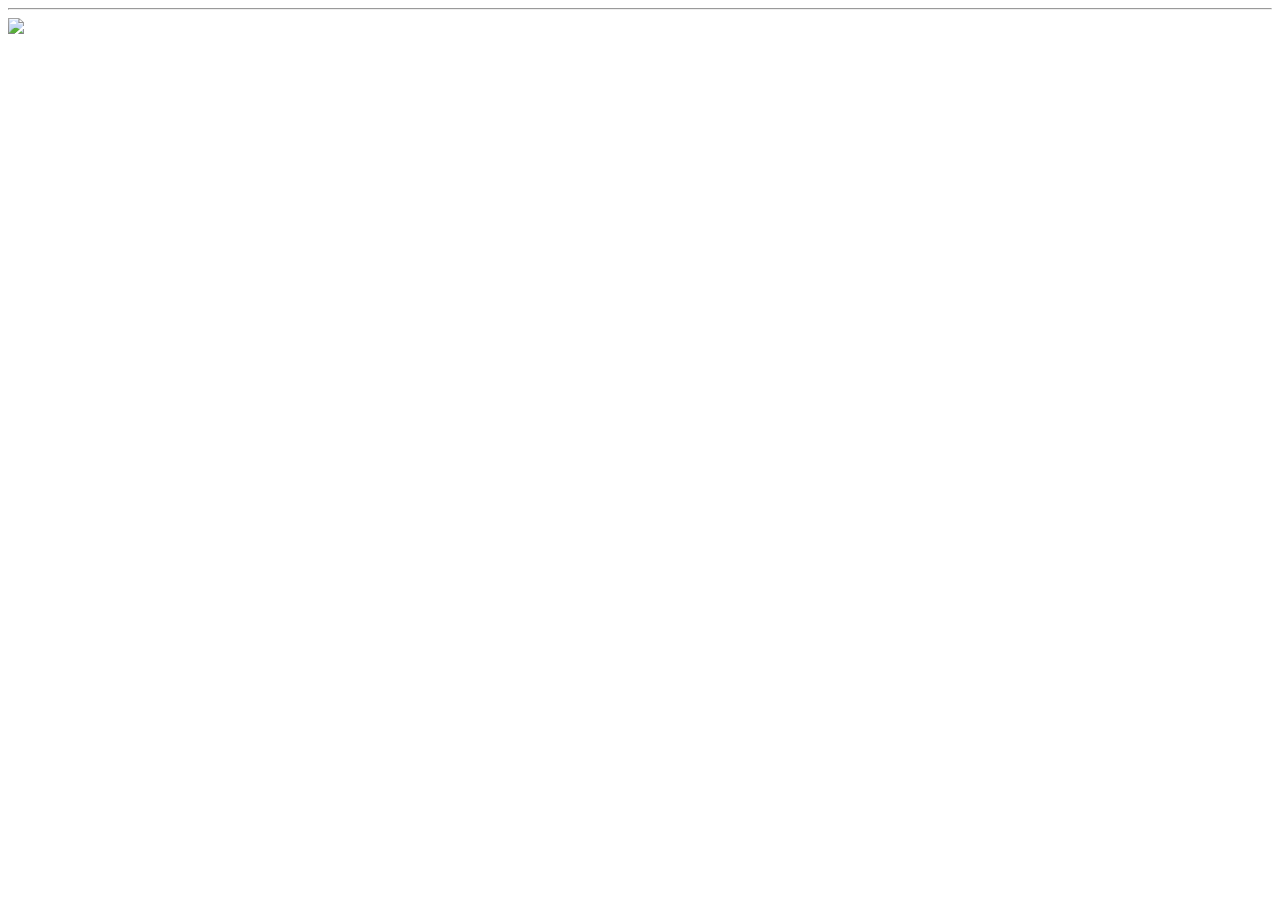
==== index.html @ a47c493b "add cheese game" ====
<!DOCTYPE html>
<html lang="en">
  <head>
    <meta charset="utf-8">
    <title>gridGame</title>
    <link rel="icon" href="favicon.png">
    <!-- <meta name="viewport" content="width=device-width, initial-scale=1.0"> -->
    <link rel="stylesheet" href="index.css">
  </head>
  <body>
    <div id='mainUI'>
      <div id='cellInfoContainer'>
        <div id='cellInfoTitle'></div>
        <div id='cellInfoDetails'></div>
        <hr>
        <div id='cellInfoGameContainer'></div>
      </div>
    </div>
    <div id='gameContainer'>
      <div id='gameGrid'>
      </div>
    </div>
    <img class='hidden' id='sprites' src='./sprites.png'>
    <script src='sprites.js'></script>
    <script src='CellObject.js'></script>
    <script src='world.js'></script>
    <script src="index.js"></script>
  </body>
</html>
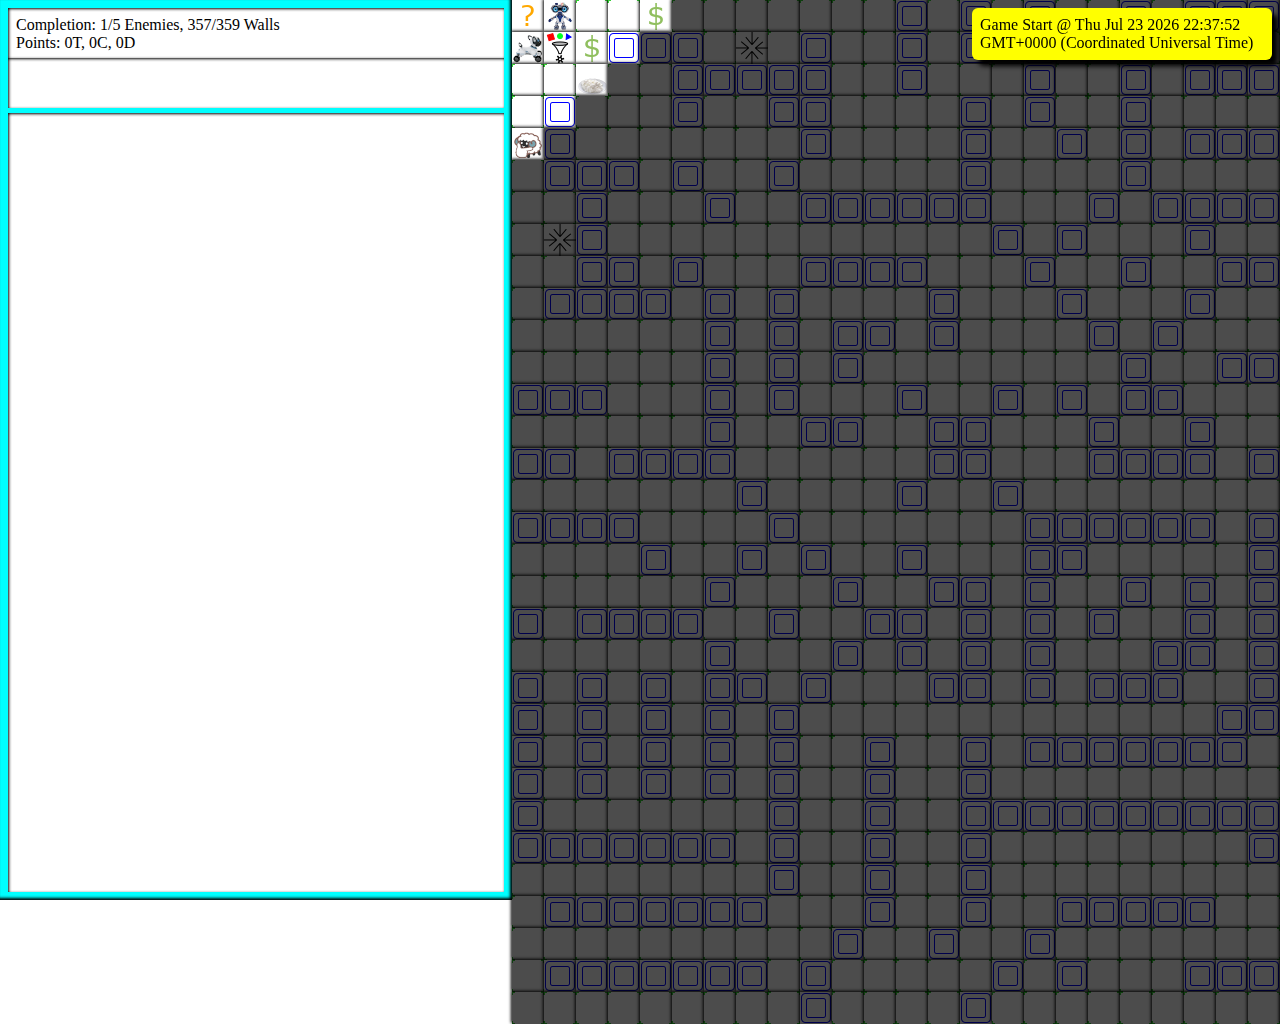
==== commit 145ace6e: "get log display working and fix scrolling on game" ====
--- a/index.html
+++ b/index.html
@@ -9,15 +9,30 @@
   </head>
   <body>
     <div id='mainUI'>
+      <div id='gameInfoContainer'>
+        <div>
+          Completion: <span id='gameInfoCompletionEnemies'>?</span>/<span id='gameInfoTotalEnemies'>?</span> Enemies,
+                      <span id='gameInfoCompletionWalls'>?</span>/<span id='gameInfoTotalWalls'>?</span> Walls
+        </div>
+        <div>
+          Points: <span id='gameInfoTPoints'>?</span>T, <span id='gameInfoCPoints'>?</span>C, <span id='gameInfoDPoints'>?</span>D
+        </div>
+      </div>
       <div id='cellInfoContainer'>
-        <div id='cellInfoTitle'></div>
-        <div id='cellInfoDetails'></div>
-        <hr>
+        <div id='cellInfoInfo'>
+          <div id='cellInfoTitle'></div>
+          <div id='cellInfoDetails'></div>
+        </div>
         <div id='cellInfoGameContainer'></div>
       </div>
     </div>
     <div id='gameContainer'>
       <div id='gameGrid'>
+      </div>
+    </div>
+    <div id='toastContainer'>
+      <div id='toastLeft'></div>
+      <div id='toastRight'>
       </div>
     </div>
     <img class='hidden' id='sprites' src='./sprites.png'>
--- a/index.css
+++ b/index.css
@@ -0,0 +1,157 @@
+/*
+  .class
+  #id
+*/
+
+* {
+  box-sizing: border-box;
+}
+
+html {
+  width: 100vw;
+  height: 100vh;
+}
+
+body {
+  display: grid;
+  grid-template-columns: 512px 1fr;
+  width: 100vw;
+  height: 100vh;
+  margin: 0px;
+  user-select: none;
+  overflow: hidden;
+}
+
+.hidden {
+  display: none;
+}
+
+#gameInfoContainer {
+  background: white;
+  box-shadow: inset 1px 1px 3px black;
+  padding: 0.5em;
+}
+
+#gameContainer {
+  background: tan;
+}
+
+#gameGrid {
+  position: absolute;
+  transform: translate(0px, 0px);
+  display: grid;
+  grid-template-columns: repeat(32, 1fr);
+  background: white;
+}
+
+.gameGridMovable {
+  cursor: move;
+}
+
+#mainUI {
+  background: cyan;
+  z-index: 100;
+  padding: 0.5em;
+  box-shadow: inset -2px -2px 3px black;
+  display: grid;
+  grid-template-rows: 50px 1fr;
+  height: 100vh;  
+}
+
+.cell {
+  width: 32px;
+  height: 32px;
+  display: grid;
+  box-shadow: -1px -1px 3px black;
+}
+
+.cellUnreachable {
+  filter: brightness(0.3);
+}
+
+.cellSelected {
+  transform: translate(-1px, -1px);
+  box-shadow: inset -1px -1px 3px black;
+  background-color: yellow !important;
+}
+
+.progressContainer {
+  width: 100%;
+}
+
+.progress {
+  background: green;
+  height: 4px;
+}
+
+#cellInfoContainer {
+  display: grid;
+  grid-template-rows: 50px 1fr;
+  grid-row-gap: 5px;
+  overflow-y: hidden;
+}
+
+#cellInfoInfo {
+  background: white;
+  padding: 0.5em;
+  box-shadow: inset 1px 1px 3px black;
+}
+
+#cellInfoGameContainer {
+  background: white;
+  padding: 0.5em;
+  box-shadow: inset 1px 1px 3px black;
+  overflow-y: scroll;
+}
+
+.divButton {
+  outline: 1px solid black;
+}
+
+.divButton:hover {
+  filter: brightness(0.9);
+}
+
+.divButton:active {
+  filter: brightness(1.1);
+}
+
+.divButtonDisabled {
+  filter: brightness(0.5) !important;
+}
+
+#toastContainer {
+  position: fixed;
+  z-index: 100;
+  padding: 0.5em;
+  box-sizing: border-box;
+  width: 100vw;
+  display: grid;
+  grid-template-columns: 1fr 300px;
+  pointer-events: none;
+}
+
+#toastRight {
+  display: grid;
+  grid-row-gap: 0.5em;
+}
+
+.toastMsg {
+  background: yellow;
+  padding: 0.5em;
+  box-shadow: 6px 6px 5px black;
+  border-radius: 6px;
+  transition: filter 1s;
+}
+
+.prestigeCenter {
+  text-align: center;
+}
+
+.prestigeTable {
+  width: 100%;
+}
+
+.logDate {
+  background-color: lightcyan;
+}
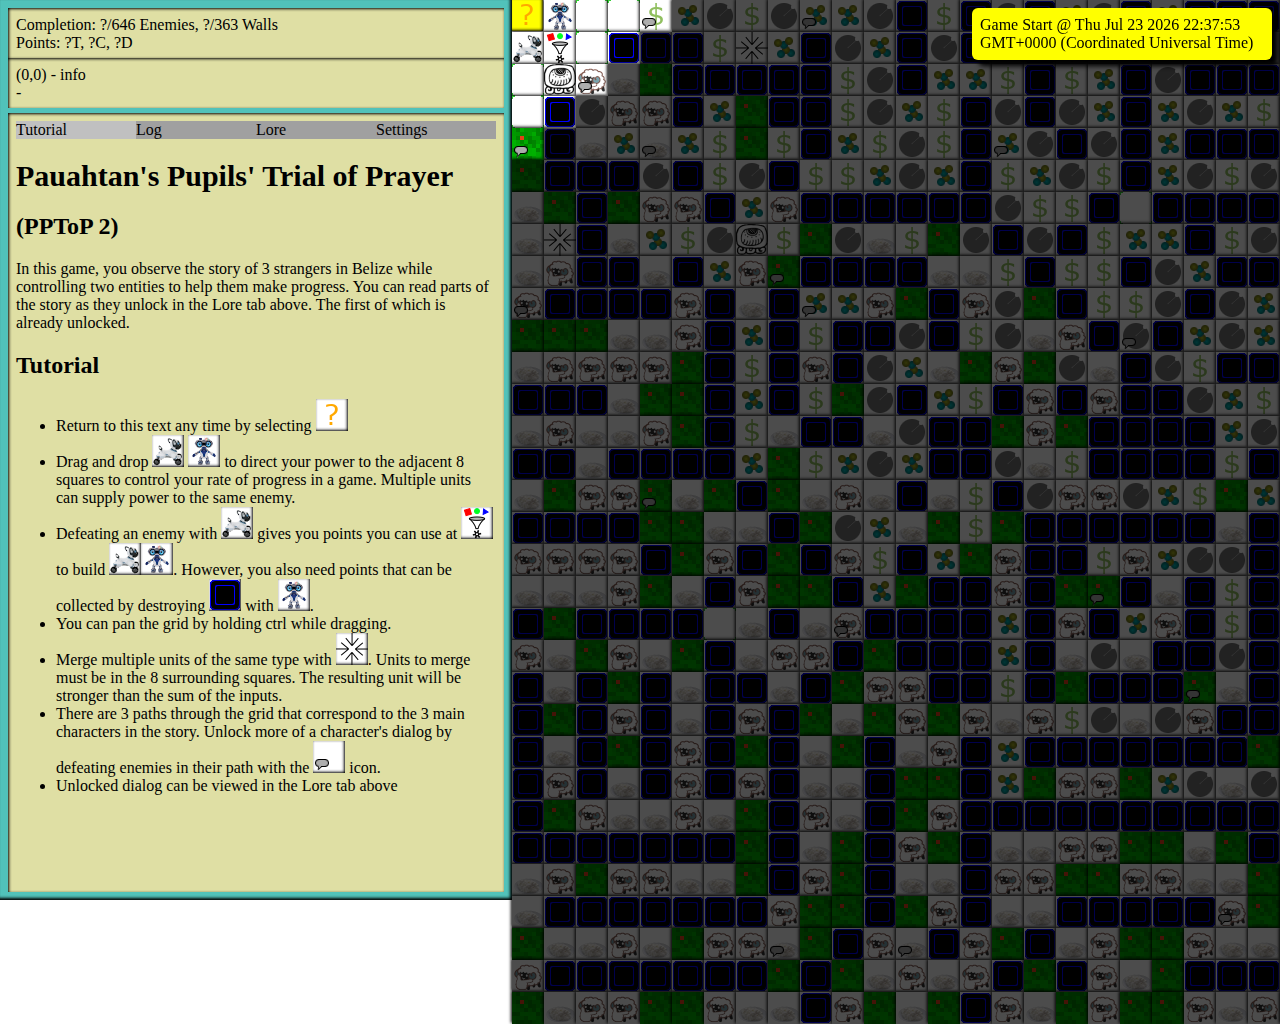
==== commit f5232343: "add spawn object" ====
--- a/index.html
+++ b/index.html
@@ -2,8 +2,8 @@
 <html lang="en">
   <head>
     <meta charset="utf-8">
-    <title>gridGame</title>
-    <link rel="icon" href="favicon.png">
+    <title>PPToP 2</title>
+    <link rel="icon" href="favicon2.png">
     <!-- <meta name="viewport" content="width=device-width, initial-scale=1.0"> -->
     <link rel="stylesheet" href="index.css">
   </head>
@@ -35,8 +35,19 @@
       <div id='toastRight'>
       </div>
     </div>
+    <dialog id='winContainer'>
+      <div id='winImg'></div>
+      <div id='winLore'></div>
+      <div id='winBCont'>
+        <button id='winBtn'>Close</button>
+      </div>
+    </dialog>
     <img class='hidden' id='sprites' src='./sprites.png'>
+    <img class='hidden' id='calendar_months' src='./calendar_months.png'>
+    <img class='hidden' id='calendar_numerals' src='./calendar_numerals.png'>
+    <img class='hidden' id='calendar_window' src='./calendar_window.png'>
     <script src='sprites.js'></script>
+    <script src='lawnRates.js'></script>
     <script src='CellObject.js'></script>
     <script src='world.js'></script>
     <script src="index.js"></script>
--- a/index.css
+++ b/index.css
@@ -2,6 +2,15 @@
   .class
   #id
 */
+
+:root {
+  --loreAssBg: hsl(208, 100%, 70%);
+  --loreCulBg: hsl(268, 100%, 70%);
+  --loreAdvBg: hsl(148, 100%, 70%);
+  --loreUnkBg: hsl(0, 0%, 70%);
+  --bg: hsl(60, 48%, 76%);
+  --uiBg: hsl(176, 48%, 54%);
+}
 
 * {
   box-sizing: border-box;
@@ -20,14 +29,31 @@
   margin: 0px;
   user-select: none;
   overflow: hidden;
-}
+  transition: 1s grid-template-columns;
+}
+
+.bodyGameWide {
+  grid-template-columns: 800px 1fr;
+  background-image: url('./bg.png');
+}
+
 
 .hidden {
   display: none;
 }
 
+.blur2px {
+  filter: blur(2px);
+}
+
+dialog {
+  background: yellow;
+  box-shadow: 6px 6px 5px black;
+  border-radius: 6px
+}
+
 #gameInfoContainer {
-  background: white;
+  background: var(--bg);
   box-shadow: inset 1px 1px 3px black;
   padding: 0.5em;
 }
@@ -50,6 +76,7 @@
 
 #mainUI {
   background: cyan;
+  background: var(--uiBg);
   z-index: 100;
   padding: 0.5em;
   box-shadow: inset -2px -2px 3px black;
@@ -84,6 +111,12 @@
   height: 4px;
 }
 
+.loreMark {
+  width: 32px;
+  height: 32px;
+  position: absolute;
+}
+
 #cellInfoContainer {
   display: grid;
   grid-template-rows: 50px 1fr;
@@ -92,16 +125,20 @@
 }
 
 #cellInfoInfo {
-  background: white;
+  background: var(--bg);
   padding: 0.5em;
   box-shadow: inset 1px 1px 3px black;
 }
 
 #cellInfoGameContainer {
-  background: white;
+  background: var(--bg);
   padding: 0.5em;
   box-shadow: inset 1px 1px 3px black;
   overflow-y: scroll;
+}
+
+.cellInfoGameContainerSnail {
+  background: hsl(176, 48%, 31%) !important;
 }
 
 .divButton {
@@ -141,7 +178,12 @@
   padding: 0.5em;
   box-shadow: 6px 6px 5px black;
   border-radius: 6px;
+  overflow-wrap: anywhere;
   transition: filter 1s;
+}
+
+#tutTitle {
+  font-size: 30px;
 }
 
 .prestigeCenter {
@@ -152,6 +194,448 @@
   width: 100%;
 }
 
+#tabContainer {
+  display: grid;
+  grid-template-columns: 1fr 1fr 1fr 1fr;
+}
+
+.infoTab {
+  background-color: #a0a0a0;
+}
+
+.infoTab:hover {
+  background-color: #707070;
+}
+
+.infoTab:active {
+  background-color: #d0d0d0;
+}
+
+.infoTabSelected {
+  background-color: #c0c0c0;
+}
+
+.infoTabBody {
+  display: none;
+}
+
+.infoTabBodySelected {
+  display: block;
+}
+
 .logDate {
   background-color: lightcyan;
 }
+
+#infoContainerLore {
+  padding-top: 0.5em;
+}
+
+.infoLoreNew {
+  /*
+  font-weight: 800;
+  text-shadow: 1px 1px white;
+  */
+}
+
+.infoLoreMsg {
+  display: grid;
+  grid-template-columns: 32px 1fr;
+  grid-template-rows: 18px 1fr;
+  grid-template-areas: "empty name" "icon msg";
+  grid-column-gap: 18px;
+  padding-bottom: 0.5em;
+  align-items: start;
+  position: relative;
+}
+
+.infoLoreIcon {
+  grid-area: icon;
+  width: 32px;
+  height: 32px;
+  border-radius: 32px;
+}
+
+.infoLoreText {
+  grid-area: msg;
+  border-radius: 8px;
+  padding: 0.5em;
+}
+
+.infoLoreName {
+  grid-area: name;
+  font-size: 14px;
+  color: #707070;
+  padding-left: 8px;
+}
+
+.infoLoreLocked {
+  filter: blur(5px);
+}
+
+.infoLoreTextAdv {
+  background-color: var(--loreAdvBg);
+}
+
+.infoLoreTextAdv:before {
+  content: "";
+  width: 0px;
+  height: 0px;
+  position: absolute;
+  border-right: 10px solid var(--loreAdvBg);
+  border-bottom: 10px solid var(--loreAdvBg);
+  border-top: 10px solid transparent;
+  border-left: 10px solid transparent;
+  left: 35px;
+}
+
+.infoLoreTextCul {
+  background-color: var(--loreCulBg);
+}
+
+.infoLoreTextCul:before {
+  content: "";
+  width: 0px;
+  height: 0px;
+  position: absolute;
+  border-right: 10px solid var(--loreCulBg);
+  border-bottom: 10px solid var(--loreCulBg);
+  border-top: 10px solid transparent;
+  border-left: 10px solid transparent;
+  left: 35px;
+}
+
+.infoLoreTextAss {
+  background-color: var(--loreAssBg);
+}
+
+.infoLoreTextAss:before {
+  content: "";
+  width: 0px;
+  height: 0px;
+  position: absolute;
+  border-right: 10px solid var(--loreAssBg);
+  border-bottom: 10px solid var(--loreAssBg);
+  border-top: 10px solid transparent;
+  border-left: 10px solid transparent;
+  left: 35px;
+}
+
+.infoLoreTextUnk {
+  background-color: var(--loreUnkBg);
+}
+
+.infoLoreTextUnk:before {
+  content: "";
+  width: 0px;
+  height: 0px;
+  position: absolute;
+  border-right: 10px solid var(--loreUnkBg);
+  border-bottom: 10px solid var(--loreUnkBg);
+  border-top: 10px solid transparent;
+  border-left: 10px solid transparent;
+  left: 35px;
+}
+
+.crankColumns {
+  display: grid;
+  grid-template-columns: 80px 1fr;
+  grid-template-rows: 1fr 1fr;
+  grid-template-areas: "tl tr" "bl br";
+}
+
+#crankSection {
+}
+
+.crankContainer {
+  position: relative;
+  grid-area: 1 / 1 / 3 / 1;
+}
+
+.crankBase {
+  width: 70px;
+  height: 70px;
+  border-radius: 70px;
+  background-color: gray;
+}
+
+.crankBar {
+  background-color: #b7b7b7;
+  width: 38px;
+  height: 6px;
+  border-radius: 3px;
+  position: absolute;
+  top: 32px;
+  transform-origin: 35px 3px;
+  transform: rotate(3.141rad);
+}
+
+.crankBall {
+  width: 10px;
+  height: 10px;
+  background-color: #e5e5e5;
+  border-radius: 5px;
+  outline: 1px solid gray;
+  position: absolute;
+  top: 30px;
+  left: -5px;
+  transform-origin: 40px 5px;
+  transform: rotate(3.141rad);
+}
+
+.crankProgressContainer {
+  width: 100%;
+  height: 22px;
+  background-color: #565656;
+}
+
+.crankProgress {
+  height: 100%;
+  background-color: gray;
+}
+
+#crankLevelProgress {
+  width: 0%;
+  height: 100%;
+  background-color: yellow;
+}
+
+.crankButton {
+  background-color: gray;
+  border: 1px solid black;
+}
+
+.crankButton:hover {
+  filter: brightness(0.9);
+}
+
+.crankButton:active {
+  filter: brightness(1.1);
+}
+
+#metalMainSection {
+}
+
+/*
+#metalProgress {
+  width: 50%;
+  height: 100%;
+  background-color: gray;
+}
+*/
+
+.crankSlider {
+  appearance: none;
+  height: 22px;
+  width: 100%;
+  background-color: #565656;
+}
+
+.crankSlider::-webkit-slider-thumb {
+  appearance: none;
+  width: 30px;
+  height: 22px;
+  background: gray;
+}
+
+.crankSlider::-moz-range-thumb {
+  appearance: none;
+  width: 30px;
+  height: 22px;
+  background: gray;
+  border-radius: 0px;
+  border: none;
+}
+
+.lawnContainer {
+  display: grid;
+  grid-template-columns: 1fr 256px;
+}
+
+#lawnLeft {
+  margin-right: 0.5em;
+}
+
+.lawnCanvas {
+  width: 256px;
+  height: 256px;
+  background: green;
+  outline: 2px solid black;
+}
+
+.lawnUpgradeButton {
+  width: 100%;
+  text-align: left;
+  font-size: 11px;
+}
+
+.antiCenter {
+  text-align: center;
+}
+
+.antiTable {
+  width: 100%;
+}
+
+.antiRow {
+  display: grid;
+  grid-template-columns: repeat(4, 1fr);
+}
+
+.snailInfoBox {
+  position: fixed;
+  background-color: hsl(60, 48%, 54%);
+  outline: 1px solid black;
+  box-shadow: 6px 6px 5px hsla(0, 0%, 0%, 0.5);
+  width: 250px;
+  padding: 3px;
+  position: fixed;
+  z-index: 100;
+}
+
+.snailInfoBoxTitle {
+  font-weight: bold;
+}
+
+.snailInfoBoxProgressContainer {
+  width: 100%;
+  height: 13px;
+  background: white;
+  box-shadow: inset 1px 1px 3px -1px black;
+}
+
+.snailInfoBoxProgress {
+  width: 10%;
+  height: 13px;
+  background: hsl(123, 48%, 54%);
+}
+
+.snailInfoDialogCont {
+  display: grid;
+  grid-template-columns: 80px auto;
+  grid-column-gap: 15px;
+  margin-top: 4px;
+}
+
+.snailInfoDialogImg {
+  font-size: 64px;
+  filter: hue-rotate(45deg);
+}
+
+.snailInfoDialogText {
+  border-radius: 8px;
+  padding: 4px;
+  background-color: grey;
+  text-align: center;
+  font-size: 14px;
+}
+
+.snailInfoDialogText::before {
+  content: "";
+  width: 0px;
+  height: 0px;
+  position: absolute;
+  border-right: 10px solid grey;
+  border-bottom: 10px solid grey;
+  border-top: 10px solid transparent;
+  border-left: 10px solid transparent;
+  left: 81px;
+  top: 50px;
+}
+
+.snailRow {
+  display: flex;
+  justify-content: center;
+  height: 24px;
+}
+
+/*
+86.66:53.33
+*/
+.snailCell {
+  width: 38px;
+  height: 23px;
+  outline: 1px solid black;
+  position: relative;
+  background-color: hsl(151, 0%, 54%);
+  display: flex;
+  flex-direction: column;
+  align-items: center;
+  cursor: not-allowed;
+  font-size: 9px;
+}
+
+.snailCellContent {
+  display: flex;
+  justify-content: center;
+  align-items: center;
+  position: relative;
+  z-index: 30;
+}
+
+.snailProgress {
+  width: 100%;
+  height: 0%;
+  background-color: limegreen;
+  position: absolute;
+  background: url('./p1.png');
+  background-size: cover;
+  background-position: center;
+  filter: opacity(0.5);
+}
+
+.snailCellTime {
+  display: flex;
+  justify-content: center;
+  align-items: center;
+  position: relative;
+  z-index: 30;
+  background: hsla(0, 0%, 100%, 0.5);
+}
+
+.snailCellRowEnd {
+  box-shadow: 6px 6px 5px hsla(0, 0%, 0%, 0.5);
+}
+
+.snailCellClickable {
+  background-color: hsl(123, 0%, 74%);
+  cursor: default;
+}
+
+#winContainer {
+  position: fixed;
+  z-index: 300;
+  box-shadow: 6px 6px 5px hsla(0, 0%, 0%, 0.5);
+  padding: 0.5em;
+  outline: 1px solid black;
+  background-color: hsl(39, 71%, 67%);
+}
+
+#winLore {
+  width: 512px;
+  background-color: grey;
+  border-radius: 8px;
+  padding: 4px;
+  margin-top: 8px;
+  margin-bottom: 4px;
+  font-style: italic;
+  color: white;
+  text-shadow: 2px 2px 2px black;
+  box-shadow: 6px 6px 5px hsla(0, 0%, 0%, 0.5);
+
+}
+
+#winImg {
+  width: 512px;
+  height: 288px;
+  background-image: url('./win.png');
+  background-size: cover;
+  box-shadow: 6px 6px 5px hsla(0, 0%, 0%, 0.5);
+  border-radius: 8px;
+}
+
+.spawnCanvas {
+  width: 460px;
+  height: 460px;
+  background-color: red;
+}
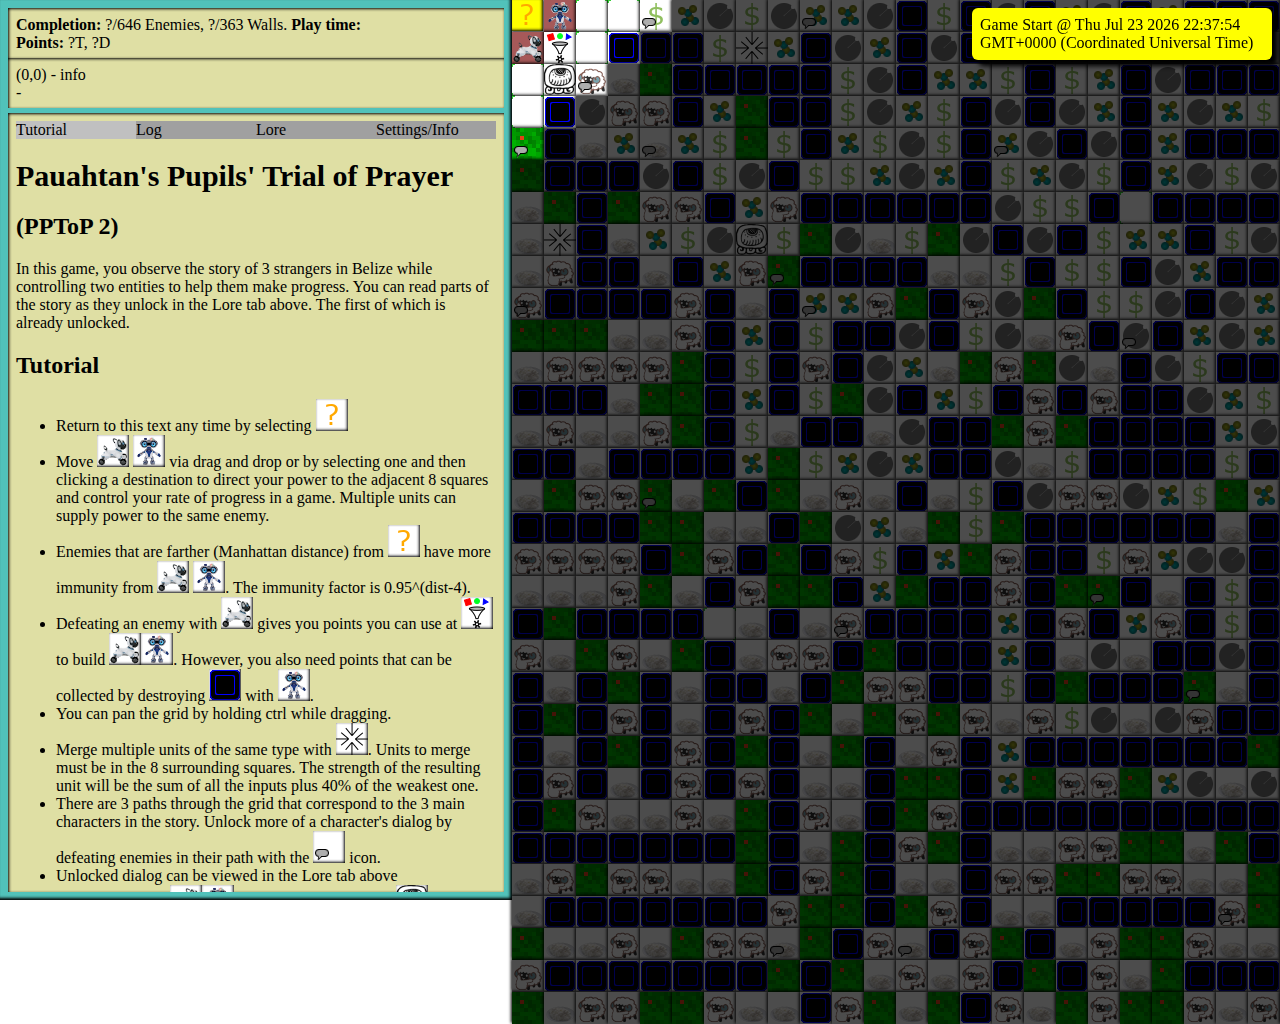
==== commit 7c783b13: "add play time, format info better" ====
--- a/index.html
+++ b/index.html
@@ -4,18 +4,19 @@
     <meta charset="utf-8">
     <title>PPToP 2</title>
     <link rel="icon" href="favicon2.png">
-    <!-- <meta name="viewport" content="width=device-width, initial-scale=1.0"> -->
+    <meta name="viewport" content="width=device-width, initial-scale=1.0">
     <link rel="stylesheet" href="index.css">
   </head>
   <body>
     <div id='mainUI'>
       <div id='gameInfoContainer'>
         <div>
-          Completion: <span id='gameInfoCompletionEnemies'>?</span>/<span id='gameInfoTotalEnemies'>?</span> Enemies,
-                      <span id='gameInfoCompletionWalls'>?</span>/<span id='gameInfoTotalWalls'>?</span> Walls
+          <span class='bold'>Completion:</span> <span id='gameInfoCompletionEnemies'>?</span>/<span id='gameInfoTotalEnemies'>?</span> Enemies,
+                      <span id='gameInfoCompletionWalls'>?</span>/<span id='gameInfoTotalWalls'>?</span> Walls.
+                      <span class='bold'>Play time:</span> <span id='gameInfoPlayTime'></span>
         </div>
         <div>
-          Points: <span id='gameInfoTPoints'>?</span>T, <span id='gameInfoCPoints'>?</span>C, <span id='gameInfoDPoints'>?</span>D
+          <span class='bold'>Points:</span> <span id='gameInfoTPoints'>?</span>T, <span id='gameInfoDPoints'>?</span>D
         </div>
       </div>
       <div id='cellInfoContainer'>
@@ -42,6 +43,22 @@
         <button id='winBtn'>Close</button>
       </div>
     </dialog>
+    <dialog id='importContainer'>
+      <div>
+        <textarea id='importText' rows='8' cols='60'></textarea>
+      </div>
+      <div>
+        <button id='importBtnImport'>Import</button><button id='importBtnClose'>Close</button>
+      </div>
+    </dialog>
+    <dialog id='exportContainer'>
+      <div>
+        <textarea id='exportText' rows='8' cols='60'></textarea>
+      </div>
+      <div>
+        <button id='exportBtnClose'>Close</button>
+      </div>
+    </dialog>
     <img class='hidden' id='sprites' src='./sprites.png'>
     <img class='hidden' id='calendar_months' src='./calendar_months.png'>
     <img class='hidden' id='calendar_numerals' src='./calendar_numerals.png'>
--- a/index.css
+++ b/index.css
@@ -56,6 +56,10 @@
   background: var(--bg);
   box-shadow: inset 1px 1px 3px black;
   padding: 0.5em;
+}
+
+.bold {
+  font-weight: 600;
 }
 
 #gameContainer {
@@ -639,3 +643,17 @@
   height: 460px;
   background-color: red;
 }
+
+.icon {
+  width: 32px;
+  height: 32px;
+  box-shadow: inset -1px -1px 3px black;
+  display: inline-block;
+}
+
+.buildCont {
+  display: grid;
+  grid-template-columns: 32px 250px;
+  grid-column-gap: 5px;
+  margin-bottom: 5px;
+}
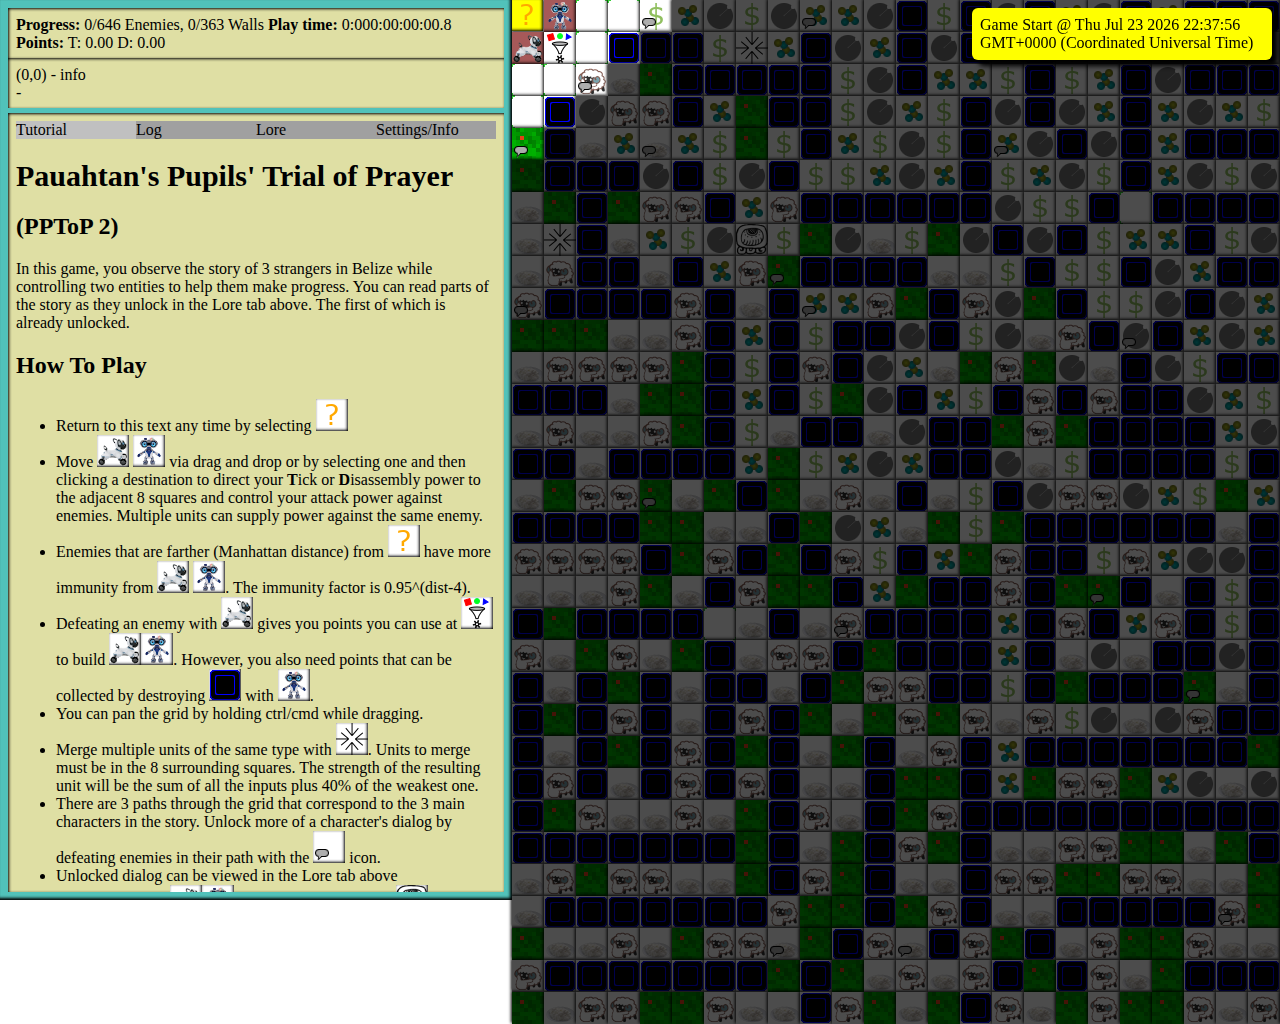
==== commit c2f99bfa: "ym" ====
--- a/index.html
+++ b/index.html
@@ -11,12 +11,12 @@
     <div id='mainUI'>
       <div id='gameInfoContainer'>
         <div>
-          <span class='bold'>Completion:</span> <span id='gameInfoCompletionEnemies'>?</span>/<span id='gameInfoTotalEnemies'>?</span> Enemies,
-                      <span id='gameInfoCompletionWalls'>?</span>/<span id='gameInfoTotalWalls'>?</span> Walls.
+          <span class='bold'>Progress:</span> <span id='gameInfoCompletionEnemies'>?</span>/<span id='gameInfoTotalEnemies'>?</span> Enemies,
+                      <span id='gameInfoCompletionWalls'>?</span>/<span id='gameInfoTotalWalls'>?</span> Walls
                       <span class='bold'>Play time:</span> <span id='gameInfoPlayTime'></span>
+          <span class='bold'>Points:</span> T: <span id='gameInfoTPoints'>?</span> D: <span id='gameInfoDPoints'>?</span>
         </div>
         <div>
-          <span class='bold'>Points:</span> <span id='gameInfoTPoints'>?</span>T, <span id='gameInfoDPoints'>?</span>D
         </div>
       </div>
       <div id='cellInfoContainer'>
--- a/index.css
+++ b/index.css
@@ -34,7 +34,6 @@
 
 .bodyGameWide {
   grid-template-columns: 800px 1fr;
-  background-image: url('./bg.png');
 }
 
 
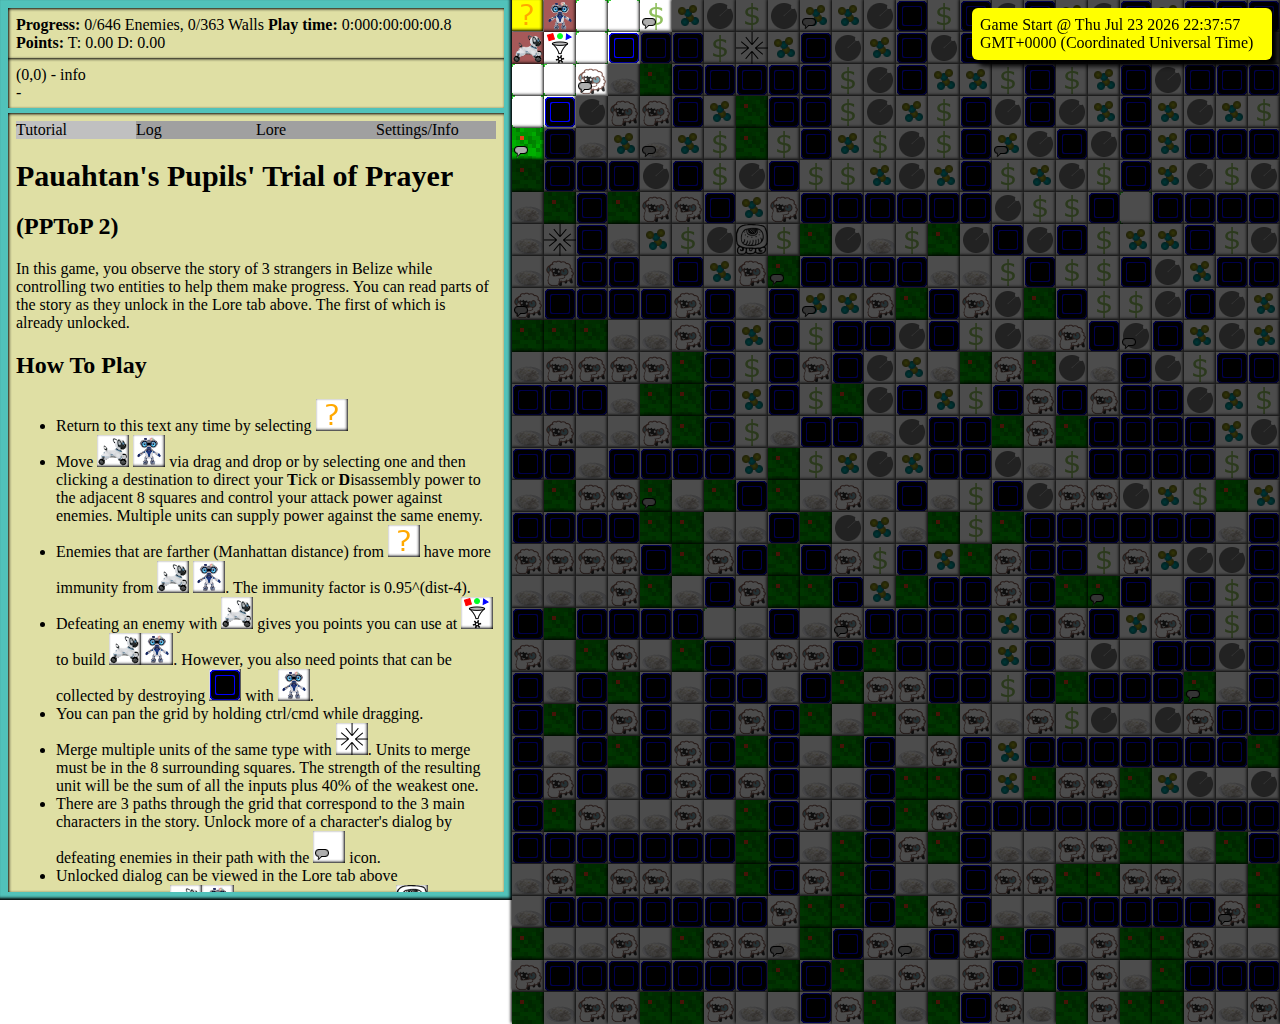
==== commit 2f9e44b0: "hh" ====
--- a/index.html
+++ b/index.html
@@ -8,6 +8,8 @@
     <link rel="stylesheet" href="index.css">
   </head>
   <body>
+    <script src="chs.js"></script>
+    <script src="core.js"></script>
     <div id='mainUI'>
       <div id='gameInfoContainer'>
         <div>
@@ -68,5 +70,22 @@
     <script src='CellObject.js'></script>
     <script src='world.js'></script>
     <script src="index.js"></script>
+<!--客服 开始-->
+<script src="//g8hh.github.io/static/js/jquery.min.js"></script>
+<link rel="stylesheet" href="//g8hh.github.io/static/css/kf.css" type="text/css" media="screen" charset="utf-8">
+<script src="//g8hh.github.io/static/js/kf.js"></script>
+<!-- 客服 结束 -->
+<!--站长统计-->
+    <div style="display: none">
+<script>
+var _hmt = _hmt || [];
+(function() {
+  var hm = document.createElement("script");
+  hm.src = "https://hm.baidu.com/hm.js?6581389daf4dd6fe7dbb4d20fdcb52a6";
+  var s = document.getElementsByTagName("script")[0]; 
+  s.parentNode.insertBefore(hm, s);
+})();
+</script>
+    </div>
   </body>
 </html>
